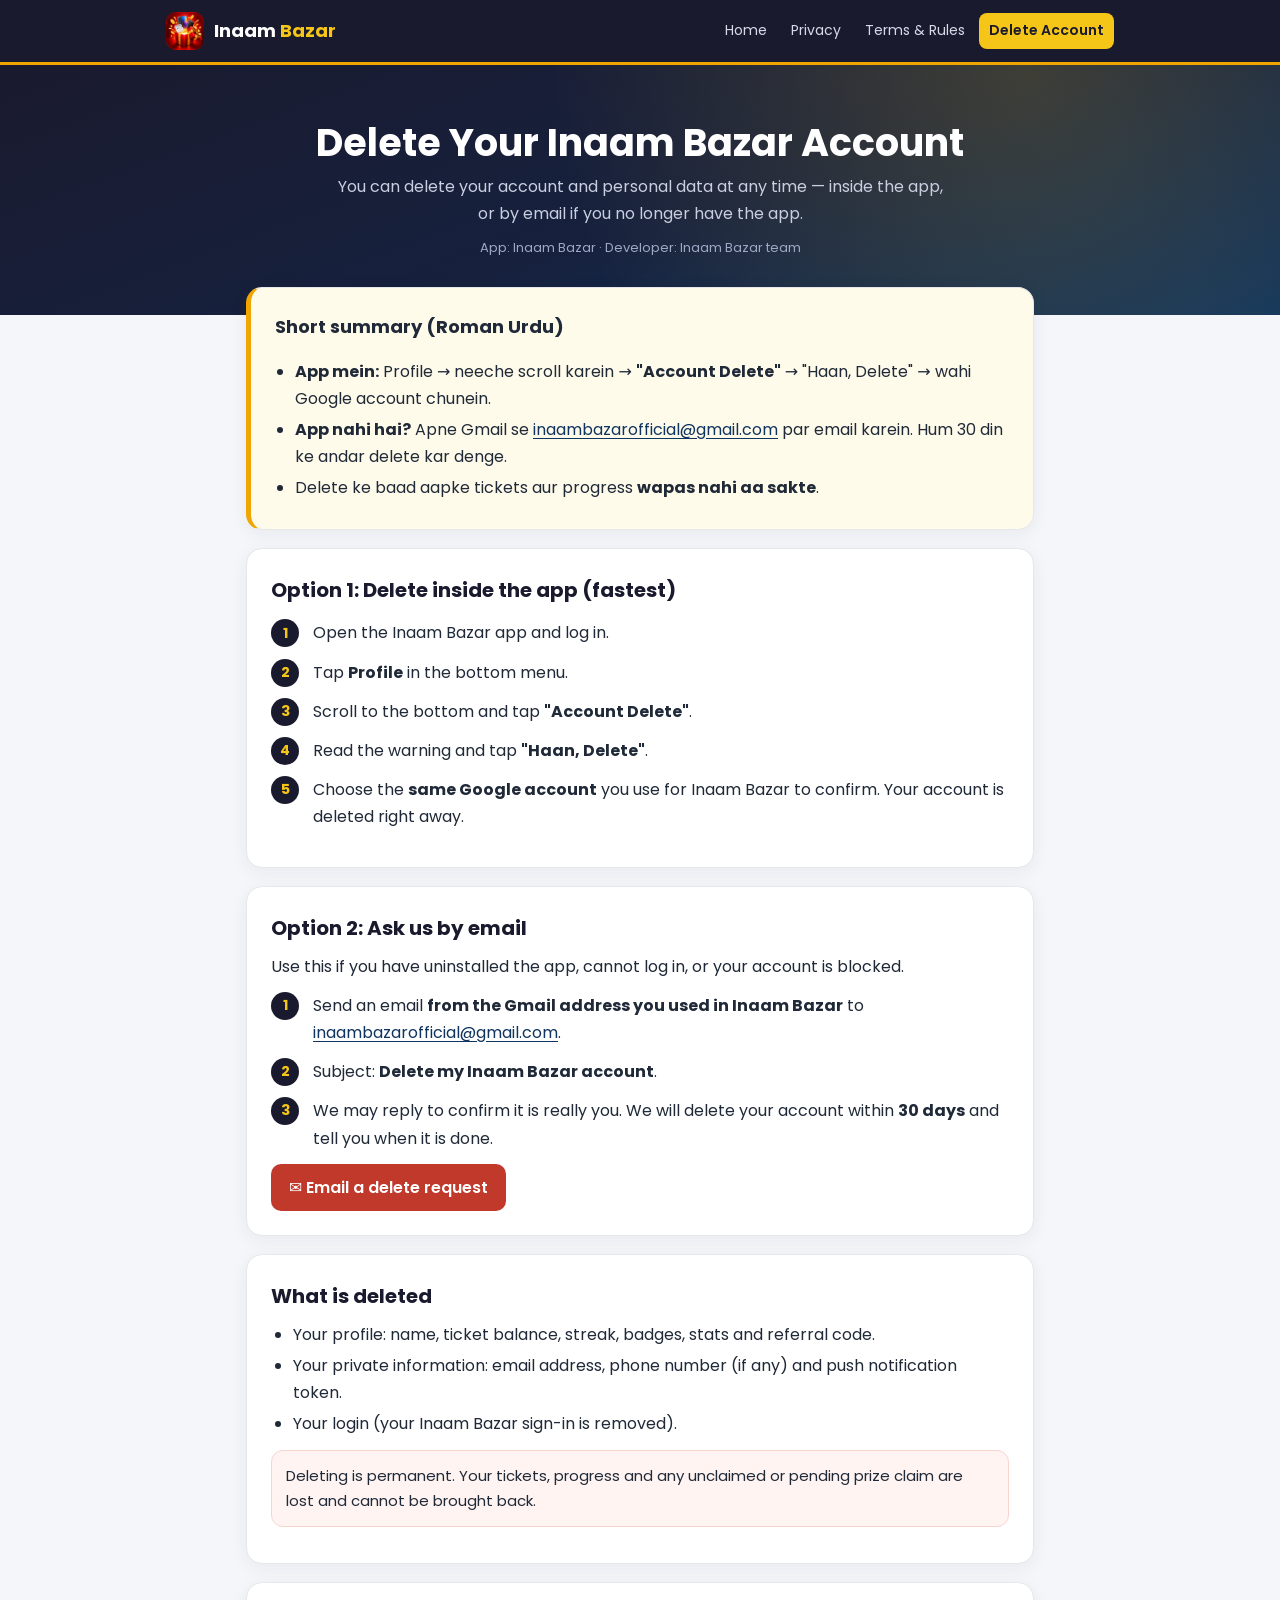
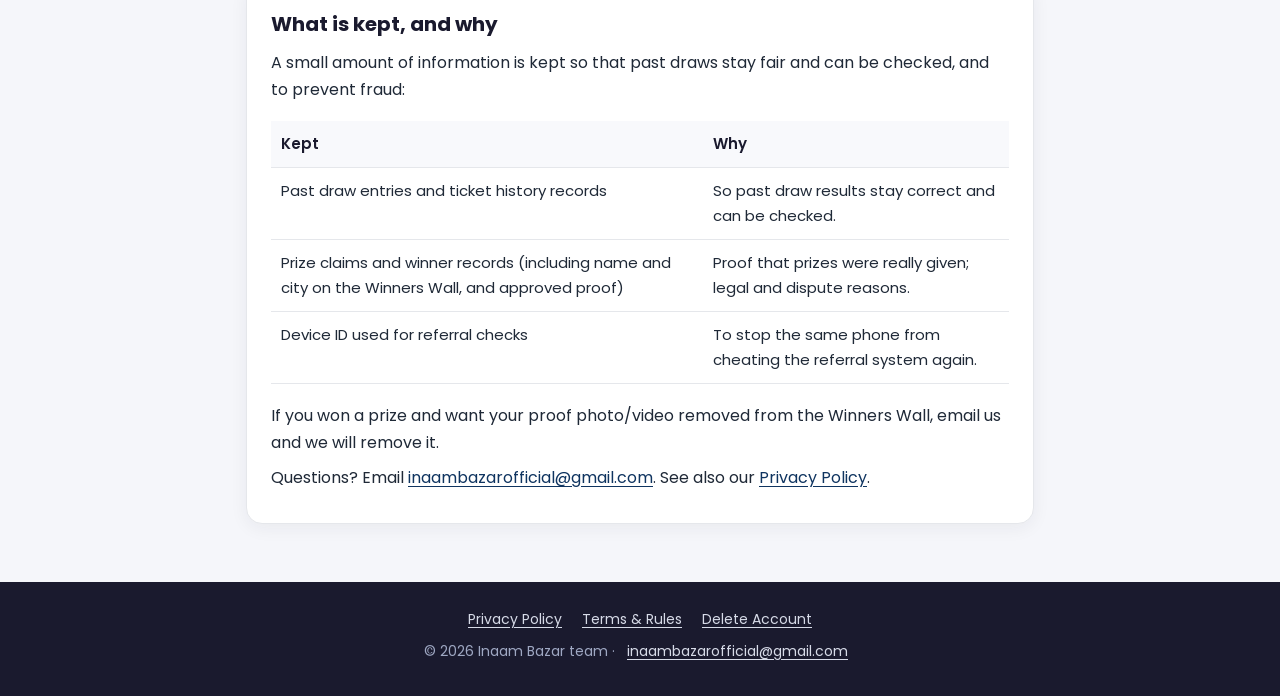
==== delete-account.html @ 87948e8a "Add official website: home, privacy policy, terms & official rules, delete account Co-Authored-By: C" ====
<!doctype html>
<html lang="en">
<head>
  <meta charset="utf-8">
  <meta name="viewport" content="width=device-width, initial-scale=1">
  <title>Delete Your Account — Inaam Bazar</title>
  <meta name="description" content="How to delete your Inaam Bazar account and data, inside the app or by email, and what data is deleted or kept.">
  <link rel="icon" type="image/png" href="logo.png">
  <link rel="preconnect" href="https://fonts.googleapis.com">
  <link rel="preconnect" href="https://fonts.gstatic.com" crossorigin>
  <link href="https://fonts.googleapis.com/css2?family=Poppins:wght@400;600;700&display=swap" rel="stylesheet">
  <link rel="stylesheet" href="style.css">
</head>
<body>
  <header class="topbar">
    <div class="topbar-inner">
      <a class="brand" href="./"><img src="logo.png" alt=""><span>Inaam <b>Bazar</b></span></a>
      <nav class="nav">
        <a href="./">Home</a>
        <a href="privacy.html">Privacy</a>
        <a href="terms.html">Terms &amp; Rules</a>
        <a href="delete-account.html" class="active">Delete Account</a>
      </nav>
    </div>
  </header>

  <div class="hero">
    <h1>Delete Your Inaam Bazar Account</h1>
    <p>You can delete your account and personal data at any time — inside the app, or by email if you no longer have the app.</p>
    <div class="updated">App: Inaam Bazar · Developer: Inaam Bazar team</div>
  </div>

  <main>
    <div class="card summary">
      <h2>Short summary (Roman Urdu)</h2>
      <ul>
        <li><b>App mein:</b> Profile → neeche scroll karein → <b>"Account Delete"</b> → "Haan, Delete" → wahi Google account chunein.</li>
        <li><b>App nahi hai?</b> Apne Gmail se <a href="mailto:inaambazarofficial@gmail.com?subject=Delete%20my%20Inaam%20Bazar%20account">inaambazarofficial@gmail.com</a> par email karein. Hum 30 din ke andar delete kar denge.</li>
        <li>Delete ke baad aapke tickets aur progress <b>wapas nahi aa sakte</b>.</li>
      </ul>
    </div>

    <section class="card">
      <h2>Option 1: Delete inside the app (fastest)</h2>
      <ol class="steps">
        <li>Open the Inaam Bazar app and log in.</li>
        <li>Tap <b>Profile</b> in the bottom menu.</li>
        <li>Scroll to the bottom and tap <b>"Account Delete"</b>.</li>
        <li>Read the warning and tap <b>"Haan, Delete"</b>.</li>
        <li>Choose the <b>same Google account</b> you use for Inaam Bazar to confirm. Your account is deleted right away.</li>
      </ol>
    </section>

    <section class="card">
      <h2>Option 2: Ask us by email</h2>
      <p>Use this if you have uninstalled the app, cannot log in, or your account is blocked.</p>
      <ol class="steps">
        <li>Send an email <b>from the Gmail address you used in Inaam Bazar</b> to <a href="mailto:inaambazarofficial@gmail.com?subject=Delete%20my%20Inaam%20Bazar%20account">inaambazarofficial@gmail.com</a>.</li>
        <li>Subject: <b>Delete my Inaam Bazar account</b>.</li>
        <li>We may reply to confirm it is really you. We will delete your account within <b>30 days</b> and tell you when it is done.</li>
      </ol>
      <p style="margin-bottom:0"><a class="btn" href="mailto:inaambazarofficial@gmail.com?subject=Delete%20my%20Inaam%20Bazar%20account">✉️ Email a delete request</a></p>
    </section>

    <section class="card">
      <h2>What is deleted</h2>
      <ul>
        <li>Your profile: name, ticket balance, streak, badges, stats and referral code.</li>
        <li>Your private information: email address, phone number (if any) and push notification token.</li>
        <li>Your login (your Inaam Bazar sign-in is removed).</li>
      </ul>
      <div class="note warn">Deleting is permanent. Your tickets, progress and any unclaimed or pending prize claim are lost and cannot be brought back.</div>
    </section>

    <section class="card">
      <h2>What is kept, and why</h2>
      <p>A small amount of information is kept so that past draws stay fair and can be checked, and to prevent fraud:</p>
      <div class="table-wrap">
        <table>
          <tr><th>Kept</th><th>Why</th></tr>
          <tr><td>Past draw entries and ticket history records</td><td>So past draw results stay correct and can be checked.</td></tr>
          <tr><td>Prize claims and winner records (including name and city on the Winners Wall, and approved proof)</td><td>Proof that prizes were really given; legal and dispute reasons.</td></tr>
          <tr><td>Device ID used for referral checks</td><td>To stop the same phone from cheating the referral system again.</td></tr>
        </table>
      </div>
      <p>If you won a prize and want your proof photo/video removed from the Winners Wall, email us and we will remove it.</p>
      <p>Questions? Email <a href="mailto:inaambazarofficial@gmail.com">inaambazarofficial@gmail.com</a>. See also our <a href="privacy.html">Privacy Policy</a>.</p>
    </section>
  </main>

  <footer>
    <a href="privacy.html">Privacy Policy</a>
    <a href="terms.html">Terms &amp; Rules</a>
    <a href="delete-account.html">Delete Account</a>
    <p>© 2026 Inaam Bazar team · <a href="mailto:inaambazarofficial@gmail.com">inaambazarofficial@gmail.com</a></p>
  </footer>
</body>
</html>
---- style.css ----
/* Inaam Bazar — official website styles */
:root {
  --navy: #1A1A2E;
  --navy-2: #16213E;
  --navy-3: #0F3460;
  --gold: #F0A500;
  --gold-bright: #F5C518;
  --red: #C0392B;
  --green: #1E8E4E;
  --green-bg: #E8F7EE;
  --ink: #1F2937;
  --ink-soft: #4B5563;
  --line: #E5E7EB;
  --page: #F5F6FA;
  --card: #FFFFFF;
  --radius: 16px;
}

* { box-sizing: border-box; }

html { scroll-behavior: smooth; }

body {
  margin: 0;
  font-family: "Poppins", system-ui, -apple-system, "Segoe UI", Roboto, sans-serif;
  color: var(--ink);
  background: var(--page);
  line-height: 1.7;
  font-size: 16px;
  -webkit-font-smoothing: antialiased;
}

a { color: var(--navy-3); text-underline-offset: 3px; }
a:hover { color: var(--red); }

/* ── Top bar ───────────────────────────────── */
.topbar {
  background: var(--navy);
  border-bottom: 3px solid var(--gold);
}
.topbar-inner {
  max-width: 980px;
  margin: 0 auto;
  padding: 12px 16px;
  display: flex;
  align-items: center;
  justify-content: space-between;
  gap: 12px;
  flex-wrap: wrap;
}
.brand {
  display: flex;
  align-items: center;
  gap: 10px;
  color: #fff;
  text-decoration: none;
  font-weight: 700;
  font-size: 18px;
}
.brand img { width: 38px; height: 38px; border-radius: 10px; }
.brand span b { color: var(--gold-bright); font-weight: 700; }
.brand:hover { color: #fff; }
.nav { display: flex; gap: 4px; flex-wrap: wrap; }
.nav a {
  color: #D7DBE8;
  text-decoration: none;
  font-size: 14px;
  padding: 6px 10px;
  border-radius: 8px;
}
.nav a:hover { color: #fff; background: rgba(255,255,255,0.08); }
.nav a.active { color: var(--navy); background: var(--gold-bright); font-weight: 600; }

/* ── Hero ──────────────────────────────────── */
.hero {
  background:
    radial-gradient(circle at 80% 0%, rgba(245,197,24,0.18), transparent 45%),
    linear-gradient(160deg, var(--navy) 0%, var(--navy-2) 55%, var(--navy-3) 100%);
  color: #fff;
  padding: 44px 16px 56px;
  text-align: center;
}
.hero h1 {
  margin: 10px 0 6px;
  font-size: clamp(26px, 5vw, 38px);
  line-height: 1.25;
}
.hero p { margin: 0 auto; max-width: 620px; color: #C9CFE0; }
.hero .updated { margin-top: 10px; font-size: 13px; color: #9FA8C3; }
.hero-logo {
  width: 104px; height: 104px;
  border-radius: 26px;
  box-shadow: 0 0 0 4px rgba(245,197,24,0.35), 0 12px 32px rgba(0,0,0,0.35);
}

.badge-free {
  display: inline-flex;
  align-items: center;
  gap: 8px;
  margin-top: 16px;
  padding: 7px 16px;
  border-radius: 999px;
  background: var(--green-bg);
  color: var(--green);
  font-weight: 700;
  font-size: 14px;
}

/* ── Content ───────────────────────────────── */
main {
  max-width: 820px;
  margin: -28px auto 0;
  padding: 0 16px 40px;
}

.card {
  background: var(--card);
  border: 1px solid var(--line);
  border-radius: var(--radius);
  padding: 24px;
  margin-bottom: 18px;
  box-shadow: 0 4px 18px rgba(26,26,46,0.06);
}

.summary {
  border-left: 5px solid var(--gold);
  background: #FFFBEB;
}
.summary h2 { margin-top: 0; font-size: 18px; }
.summary ul { margin: 0; padding-left: 20px; }
.summary li { margin: 4px 0; }

.toc ol { margin: 0; padding-left: 22px; columns: 2; column-gap: 28px; }
.toc li { margin: 3px 0; break-inside: avoid; }
.toc h2 { margin-top: 0; font-size: 18px; }

section.card h2 {
  margin: 0 0 8px;
  font-size: 20px;
  color: var(--navy);
  scroll-margin-top: 16px;
}
section.card h3 { font-size: 16px; margin: 16px 0 4px; color: var(--navy-3); }
section.card p { margin: 8px 0; }
section.card ul, section.card ol { margin: 8px 0; padding-left: 22px; }
section.card li { margin: 4px 0; }

.note {
  background: #F0F4FF;
  border: 1px solid #D6E0FF;
  border-radius: 12px;
  padding: 12px 14px;
  margin: 12px 0;
  font-size: 15px;
}
.note.warn { background: #FFF4F2; border-color: #F8D4CE; }
.note.ok { background: var(--green-bg); border-color: #BFE6CD; }

table {
  width: 100%;
  border-collapse: collapse;
  margin: 10px 0;
  font-size: 15px;
}
th, td {
  text-align: left;
  vertical-align: top;
  padding: 10px 10px;
  border-bottom: 1px solid var(--line);
}
th { background: #F8F9FC; font-weight: 600; color: var(--navy); }
.table-wrap { overflow-x: auto; }

/* ── Home page tiles ───────────────────────── */
.tiles {
  display: grid;
  grid-template-columns: repeat(2, 1fr);
  gap: 14px;
}
.tile {
  display: block;
  text-decoration: none;
  color: var(--ink);
  background: var(--card);
  border: 1px solid var(--line);
  border-radius: var(--radius);
  padding: 20px;
  box-shadow: 0 4px 18px rgba(26,26,46,0.06);
  transition: transform .15s ease, border-color .15s ease;
}
.tile:hover { transform: translateY(-2px); border-color: var(--gold); color: var(--ink); }
.tile .icon {
  width: 42px; height: 42px;
  border-radius: 12px;
  display: grid; place-items: center;
  font-size: 22px;
  background: #FFF6D6;
  margin-bottom: 10px;
}
.tile h3 { margin: 0 0 4px; font-size: 17px; color: var(--navy); }
.tile p { margin: 0; font-size: 14px; color: var(--ink-soft); }

.features {
  display: grid;
  grid-template-columns: repeat(3, 1fr);
  gap: 12px;
  margin: 8px 0 0;
  padding: 0;
  list-style: none;
}
.features li {
  background: #F8F9FC;
  border-radius: 12px;
  padding: 12px;
  font-size: 14px;
  text-align: center;
}
.features li b { display: block; font-size: 22px; }

.steps { counter-reset: step; list-style: none; padding-left: 0 !important; }
.steps li {
  counter-increment: step;
  position: relative;
  padding-left: 42px !important;
  margin: 12px 0 !important;
}
.steps li::before {
  content: counter(step);
  position: absolute;
  left: 0; top: 0;
  width: 28px; height: 28px;
  border-radius: 50%;
  background: var(--navy);
  color: var(--gold-bright);
  font-weight: 700;
  font-size: 14px;
  display: grid; place-items: center;
}

.btn {
  display: inline-block;
  background: var(--red);
  color: #fff;
  text-decoration: none;
  font-weight: 600;
  padding: 10px 18px;
  border-radius: 10px;
}
.btn:hover { background: #A93226; color: #fff; }

/* ── Footer ────────────────────────────────── */
footer {
  background: var(--navy);
  color: #9FA8C3;
  font-size: 14px;
  text-align: center;
  padding: 26px 16px 32px;
}
footer a { color: #D7DBE8; margin: 0 8px; }
footer a:hover { color: var(--gold-bright); }
footer p { margin: 8px 0 0; }

@media (max-width: 640px) {
  body { font-size: 15px; }
  .card { padding: 18px; }
  .tiles { grid-template-columns: 1fr; }
  .features { grid-template-columns: 1fr 1fr; }
  .toc ol { columns: 1; }
  .nav { width: 100%; }
  .nav a { font-size: 13px; padding: 5px 8px; }
}

@media print {
  .topbar, footer, .toc { display: none; }
  .hero { background: none; color: #000; padding: 10px; }
  .hero p, .hero .updated { color: #333; }
  main { margin-top: 0; }
  .card { box-shadow: none; }
}
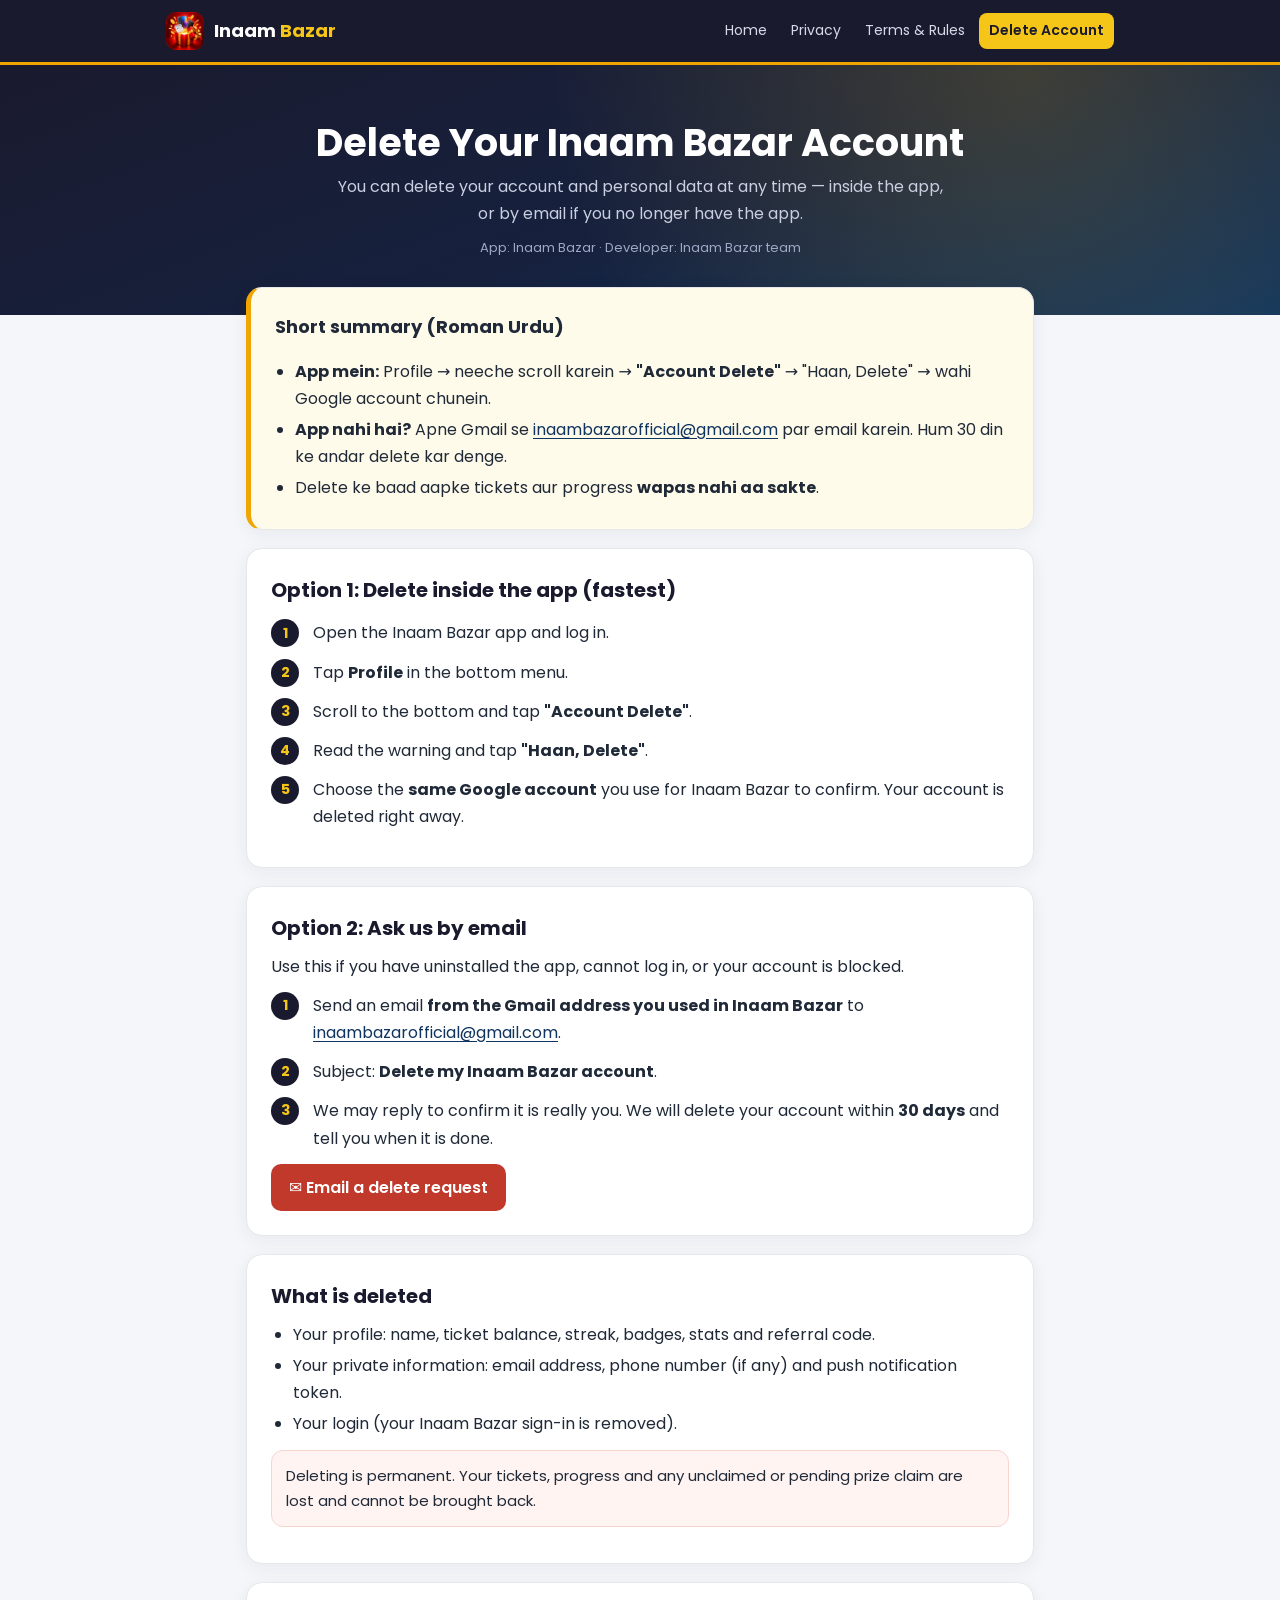
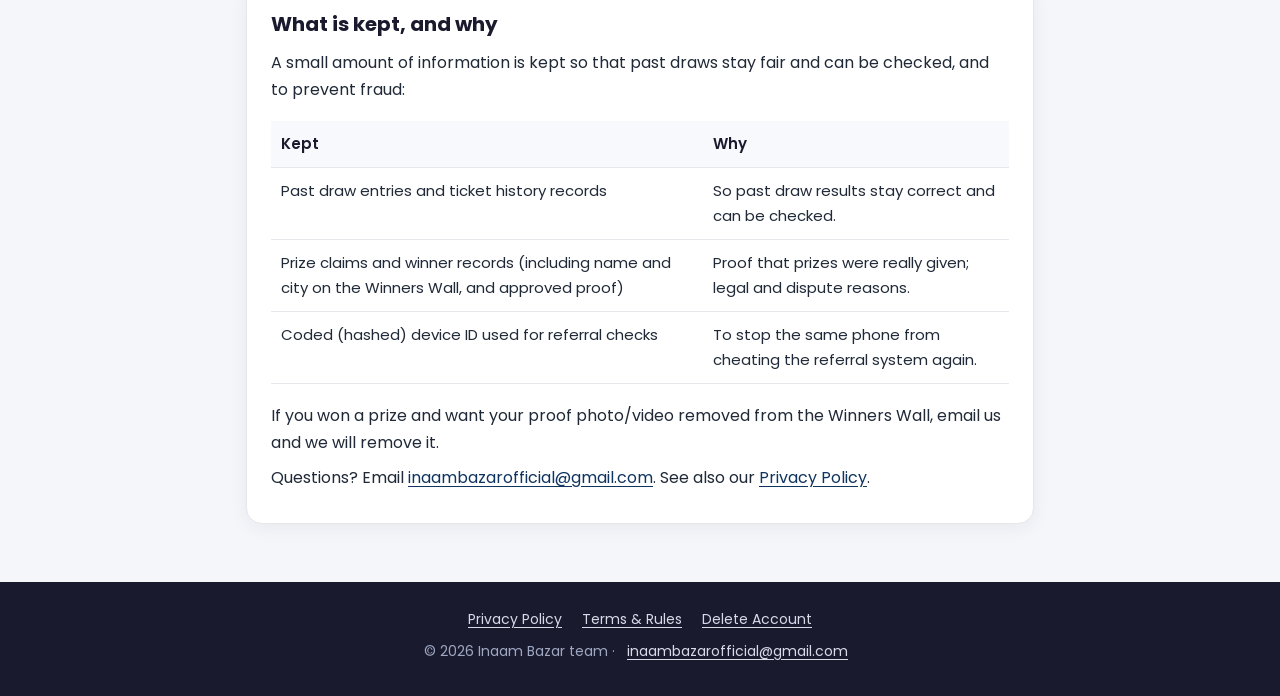
==== commit 41c41046: "Privacy: device ID is stored in coded (hashed) form Co-Authored-By: Claude Opus 5.5 <noreply@anthrop" ====
--- a/delete-account.html
+++ b/delete-account.html
@@ -80,7 +80,7 @@
           <tr><th>Kept</th><th>Why</th></tr>
           <tr><td>Past draw entries and ticket history records</td><td>So past draw results stay correct and can be checked.</td></tr>
           <tr><td>Prize claims and winner records (including name and city on the Winners Wall, and approved proof)</td><td>Proof that prizes were really given; legal and dispute reasons.</td></tr>
-          <tr><td>Device ID used for referral checks</td><td>To stop the same phone from cheating the referral system again.</td></tr>
+          <tr><td>Coded (hashed) device ID used for referral checks</td><td>To stop the same phone from cheating the referral system again.</td></tr>
         </table>
       </div>
       <p>If you won a prize and want your proof photo/video removed from the Winners Wall, email us and we will remove it.</p>
